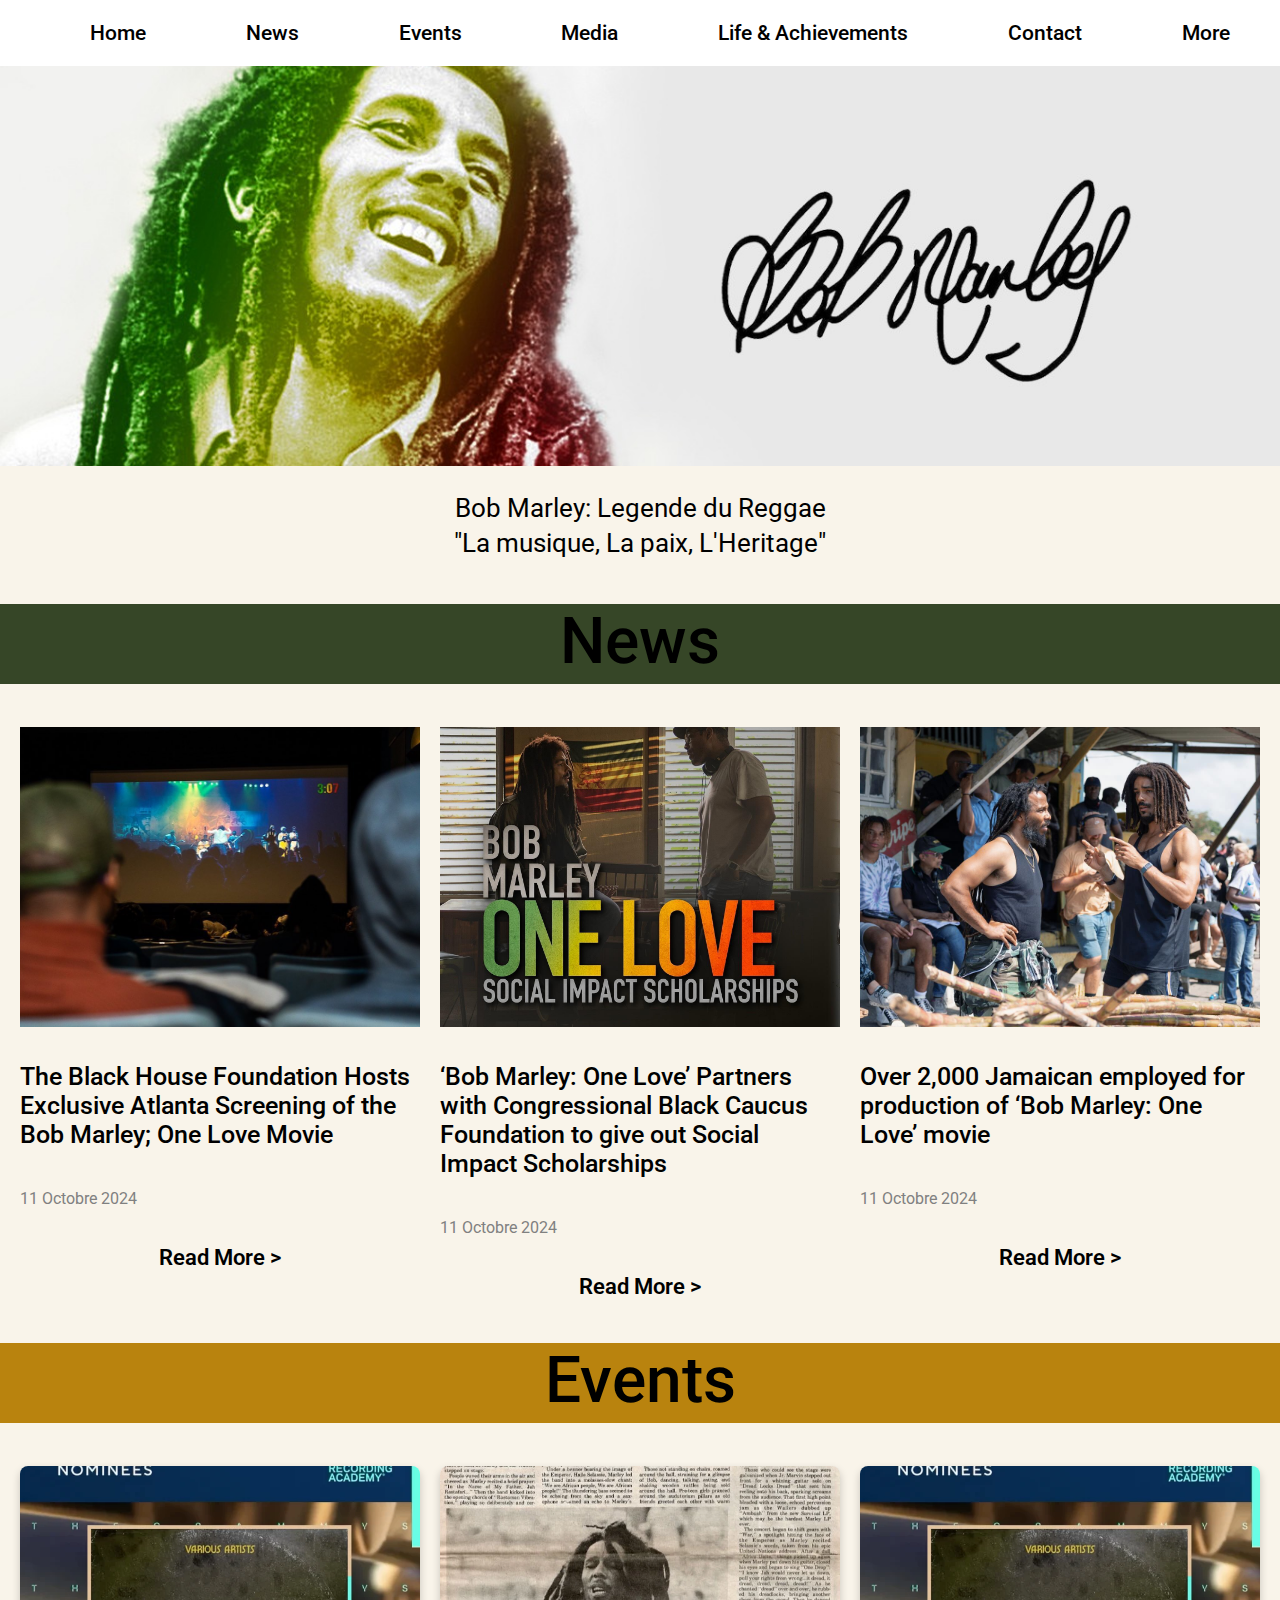
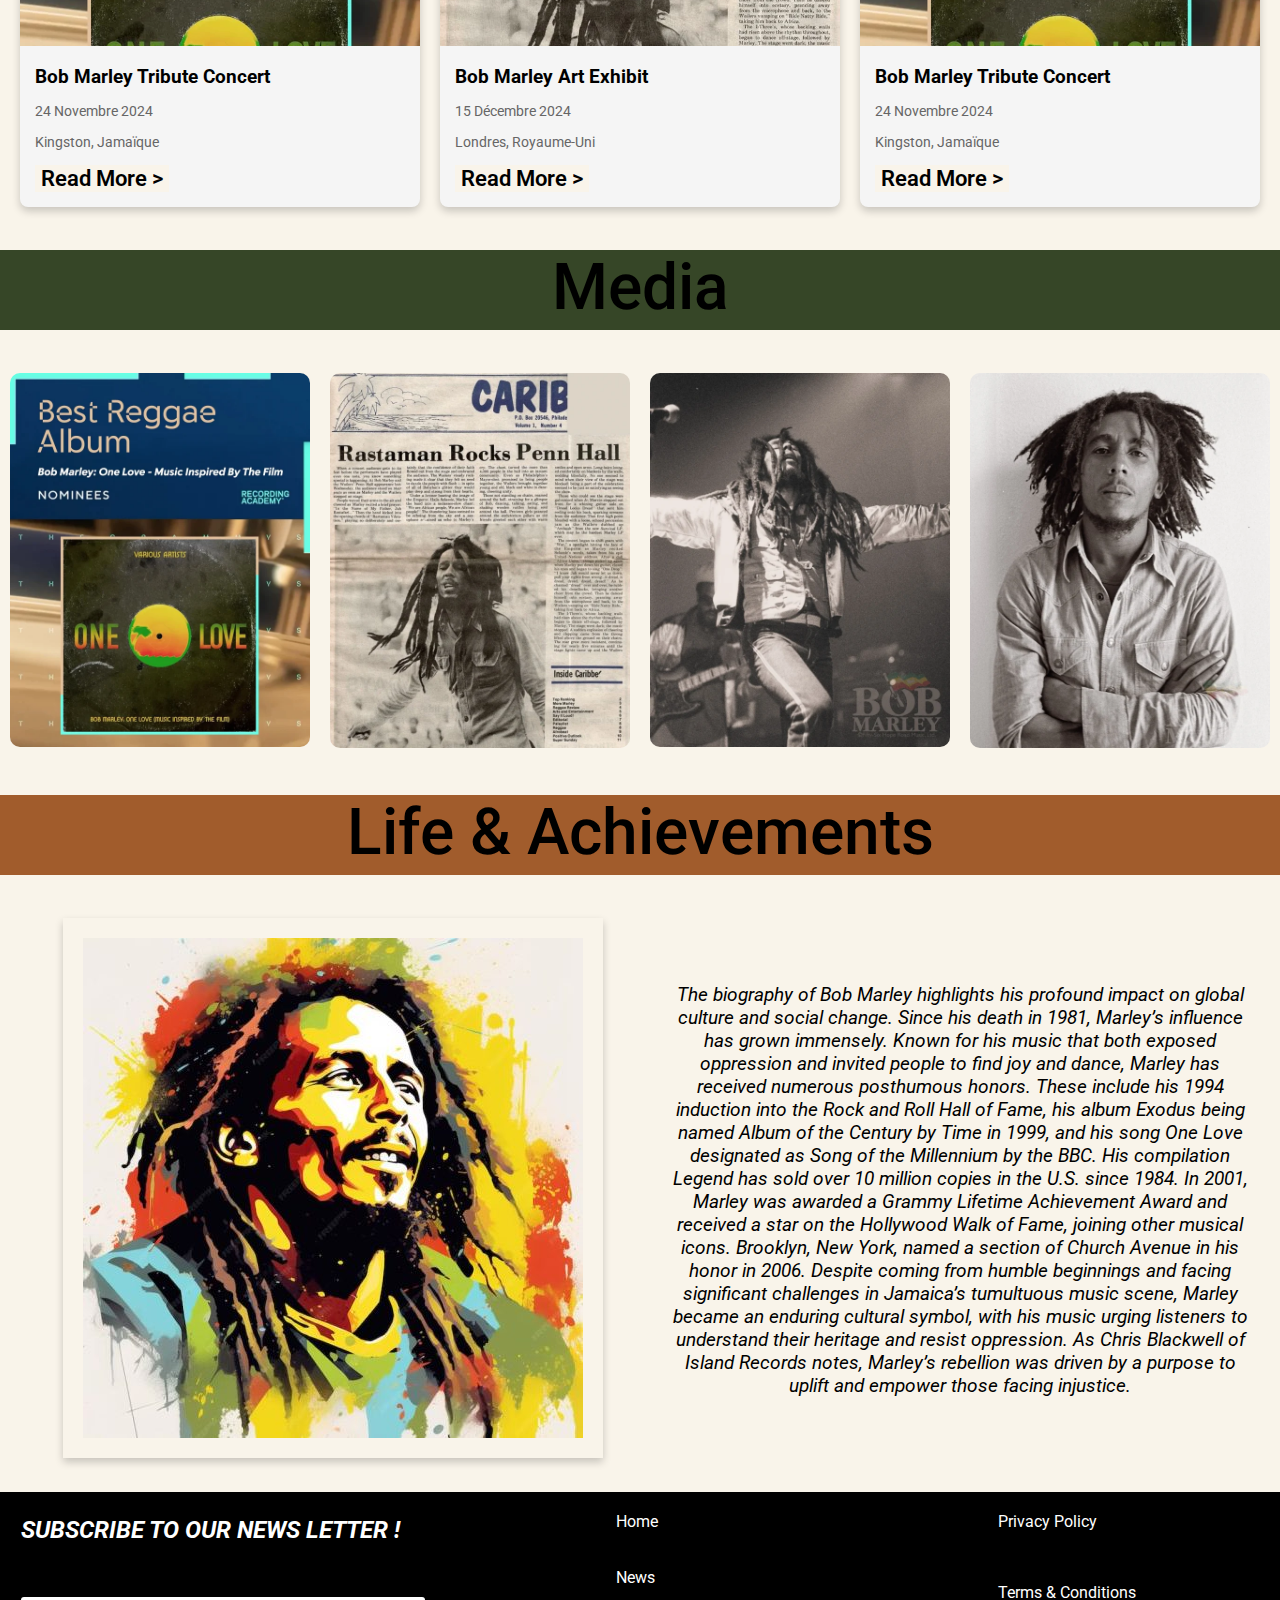
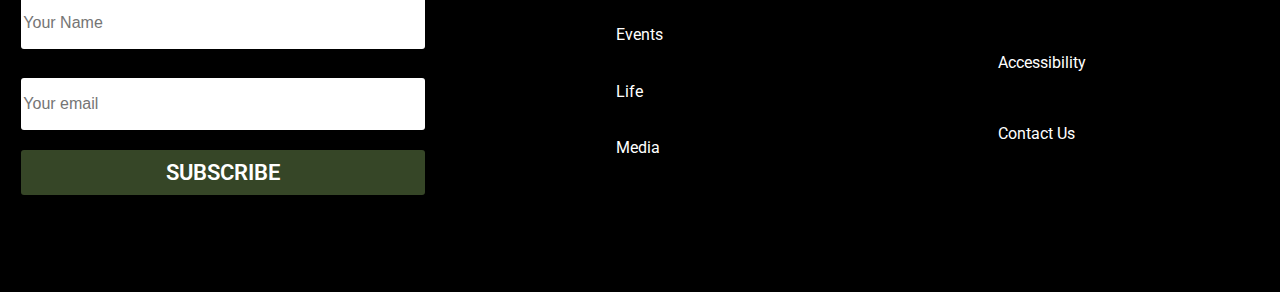
==== fansite3/fansite3.html @ 135ff969 "Version A" ====
<!DOCTYPE html>
<html lang="en">

<head>
  <meta charset="UTF-8">
  <meta name="viewport" content="width=device-width, initial-scale=1.0">
  <title>Home</title>

  
  <link rel="stylesheet" href="fansite3.css">
  <link rel="stylesheet" href="https://cdnjs.cloudflare.com/ajax/libs/font-awesome/6.6.0/css/all.min.css"
    integrity="sha512-Kc323vGBEqzTmouAECnVceyQqyqdsSiqLQISBL29aUW4U/M7pSPA/gEUZQqv1cwx4OnYxTxve5UMg5GT6L4JJg=="
    crossorigin="anonymous" referrerpolicy="no-referrer" />
  <link rel="preconnect" href="https://fonts.googleapis.com">
  <link rel="preconnect" href="https://fonts.gstatic.com" crossorigin>
  <link href="https://fonts.googleapis.com/css2?family=Roboto:ital,wght@0,100;0,300;0,400;0,500;0,700;0,900;1,100;1,300;1,400;1,500;1,700;1,900&display=swap"
    rel="stylesheet">
</head>

<body>

  <!-- Navigation Bar -->
  <nav>
    <ul>
      <li><a href="../index.html">Home</a></li>
      <li><a href="#news-section">News</a></li>
      <li><a href="#event-section">Events</a></li>
      <li><a href="#media-section">Media</a></li>
      <li><a href="#life-section">Life & Achievements</a></li>
      <li><a href="../contact.html">Contact</a></li>
      <li class="dropdown">
        <a href="#more">More</a>
        <ul class="dropdown-menu">
          <li><a href="#social-media">Fansite1</a></li>
          <li><a href="#contact">Fansite2</a></li>
        </ul>
      </li>
    </ul>
  </nav>

  <!-- Header -->
  <header>
    <div class="main-header"></div>
  </header>

  <div class="header-text">
    <p>
      Bob Marley: Legende du Reggae <br> "La musique, La paix, L'Heritage"
    </p>
  </div>

  <main>
    <!-- News Section -->
    <section id="news-section" class="news">
      <h1>News</h1>
      <div class="news-grid">
        <div class="news-1">
          <img src="images/news1.jpg" class="img" alt="">
          <div class="infos">
            <h2>The Black House Foundation Hosts Exclusive Atlanta Screening of the Bob Marley; One Love Movie</h2>
            <p class="news-date">11 Octobre 2024</p>
            <button>Read More &#62;</button>
          </div>
        </div>
        <div class="news-1">
          <img src="images/news2.jpg" class="img" alt="">
          <div class="infos">
            <h2>‘Bob Marley: One Love’ Partners with Congressional Black Caucus Foundation to give out Social Impact Scholarships</h2>
            <p class="news-date">11 Octobre 2024</p>
            <button>Read More &#62;</button>
          </div>
        </div>
        <div class="news-1">
          <img src="images/news3.jpeg" class="img" alt="">
          <div class="infos">
            <h2>Over 2,000 Jamaican employed for production of ‘Bob Marley: One Love’ movie</h2>
            <p class="news-date">11 Octobre 2024</p>
            <button>Read More &#62;</button>
          </div>
        </div>
      </div>
    </section>

    <!-- Events Section -->
    <section id="event-section" class="events">
      <h1 class="events-title">Events</h1>
      <div class="events-grid">
        <div class="event-item">
          <img src="images/event1.webp" class="event-img" alt="Event 1">
          <div class="event-info">
            <h3 class="event-title">Bob Marley Tribute Concert</h3>
            <p class="event-date">24 Novembre 2024</p>
            <p class="event-location">Kingston, Jamaïque</p>
            <button>Read More &#62;</button>
          </div>
        </div>
        <div class="event-item">
          <img src="images/event2.webp" class="event-img" alt="Event 2">
          <div class="event-info">
            <h3 class="event-title">Bob Marley Art Exhibit</h3>
            <p class="event-date">15 Décembre 2024</p>
            <p class="event-location">Londres, Royaume-Uni</p>
            <button>Read More &#62;</button>
          </div>
        </div>
        <div class="event-item">
          <img src="images/event1.webp" class="event-img" alt="Event 1">
          <div class="event-info">
            <h3 class="event-title">Bob Marley Tribute Concert</h3>
            <p class="event-date">24 Novembre 2024</p>
            <p class="event-location">Kingston, Jamaïque</p>
            <button>Read More &#62;</button>
          </div>
        </div>
      </div>
    </section>

    <!-- Media Section -->
    <section id="media-section" class="media">
      <h1 class="media-title">Media</h1>
      <div class="media-grid">
        <div class="media-info">
          <img src="images/event1.webp" alt="" class="img-media">
        </div>
        <div class="media-info">
          <img src="images/event2.webp" alt="" class="img-media">
        </div>
        <div class="media-info">
          <img src="images/event3.webp" alt="" class="img-media">
        </div>
        <div class="media-info">
          <img src="images/event4.webp" alt="" class="img-media">
        </div>
      </div>
    </section>

    <!-- Life & Achievements Section -->
    <section id="life-section" class="life">
      <h1 class="life-title">Life & Achievements</h1>
      <div class="life-grid">
        <div>
          <img src="images/deguisement-rasta-qgzlav2zrcm2l5m57enkzr85q9agizo1kr81v6jclk.jpg" alt="" class="life-img">
        </div>
        <div>
          <p class="life-overview">
            The biography of Bob Marley highlights his profound impact on global culture and social change. Since his death in 1981, Marley’s influence has grown immensely. Known for his music that both exposed oppression and invited people to find joy and dance, Marley has received numerous posthumous honors. These include his 1994 induction into the Rock and Roll Hall of Fame, his album Exodus being named Album of the Century by Time in 1999, and his song One Love designated as Song of the Millennium by the BBC. His compilation Legend has sold over 10 million copies in the U.S. since 1984. In 2001, Marley was awarded a Grammy Lifetime Achievement Award and received a star on the Hollywood Walk of Fame, joining other musical icons. Brooklyn, New York, named a section of Church Avenue in his honor in 2006. Despite coming from humble beginnings and facing significant challenges in Jamaica’s tumultuous music scene, Marley became an enduring cultural symbol, with his music urging listeners to understand their heritage and resist oppression. As Chris Blackwell of Island Records notes, Marley’s rebellion was driven by a purpose to uplift and empower those facing injustice.
          </p>
        </div>
      </div>
    </section>
  </main>

  <!-- Footer Section -->
  <footer>
    <div class="footer-grid">
      <div class="subscribe">
        <h3 class="sub-title">Subscribe to Our News Letter !</h3>
        <label for="Name">Name</label>
        <input type="text" placeholder="Your Name">
        <label for="email">Email</label>
        <input type="text" name="email" placeholder="Your email">
        <button class="btn-subscribe">Subscribe</button>
      </div>
      <div class="links">
        <a href="#">Home</a>
        <a href="#">News</a>
        <a href="#">Events</a>
        <a href="#">Life</a>
        <a href="#">Media</a>
      </div>
      <div class="privacy">
        <a href="#">Privacy Policy</a>
        <a href="#">Terms & Conditions</a>
        <a href="#">Accessibility</a>
        <a href="#">Contact Us</a>
      </div>
    </div>

    <div class="icons">
      <p><i class="fa-brands fa-instagram"></i></p>
      <p><i class="fa-brands fa-x-twitter"></i></p>
      <p><i class="fa-brands fa-tiktok"></i></p>
      <p><i class="fa-brands fa-facebook"></i></p>
      <p><i class="fa-brands fa-youtube"></i></p>
    </div>
  </footer>

</body>

</html>
---- fansite3/fansite3.css ----
body {
  margin: 0;
  padding: 0;
  min-height: 1000px;
  background-color: rgb(249,244,234);
}

h1, h2 {
  font-family: "roboto";
  font-weight: 500;
}

h1 {
  background-color: rgb(54, 70, 39);
  height: 80px;
  text-align: center;
  font-size: 4rem;
}

h2 {
  font-size: 25px;
  text-align: left;
  padding-top: 10px;
}

/* Navigation */
nav {
  display: flex;
  background-color: white;
  font-family: "roboto";
  font-size: 1.3rem;
  font-weight: 500;
  box-shadow: 0px 4px 8px rgba(0, 0, 0, 0.2);
  
}

nav ul {
  list-style: none;
  display: flex;
  justify-content: space-around;
  width: 100%;
}

nav ul li {
  position: relative;
}

nav ul li a {
  text-decoration: none;
  color: black;
}
nav ul li a:hover {
  color: rgb(54, 70, 39); 
  border-bottom: 2px solid rgb(54, 70, 39);
}


/* Dropdown Menu */
.dropdown-menu {
  display: none;
  position: absolute;
  top: 100%;
  left: 0;
  background-color: white;
  box-shadow: 0 4px 8px rgba(0, 0, 0, 0.2);
  list-style: none;
  padding: 10px 0;
  margin: 0;
  box-sizing: border-box;
}

.dropdown:hover .dropdown-menu {
  display: block;
}

.dropdown-menu li a {
  display: block;
  padding: 10px;
  color: #333;
  text-decoration: none;
  white-space: nowrap;
}

.dropdown-menu li a:hover {
  background-color: #f0f0f0;
}

/* Header Section */
.main-header {
  background: url(images/bob_background.jpg) center/cover;
  width: 100%;
  height: 400px;
  
}

.header-text p {
  text-align: center;
  font-family: "roboto";
  font-size: 1.6rem;
  line-height: 35px;
}

/* Events Section */
.events-title {
  background-color: rgb(185,131,14);
}

.news-grid {
  display: grid;
  grid-template-columns: repeat(3, 1fr);
  column-gap: 20px;
  margin: 0 20px;
}

.news-1 {
  text-align: center;
}

.news-date {
  font-family: "roboto";
  color: gray;
  padding: 20px 0;
  text-align: left;
}

button {
  text-align: left;
  color: black;
  border: none;
  font-family: "roboto";
  font-size: 22px;
  font-weight: 600;
  background-color: rgb(249,244,234);
  cursor: pointer;
  transition: background-color 0.3s, color 0.3s, padding 0.3s;
}

button:hover {
  background-color: black;
  color: white;
  padding: 10px 15px;
}

.img {
  width: 400px;
  height: 300px;
  object-fit: cover;
  cursor: pointer;
  transition: transform 1s;
}

.img:hover {
  width: 100%;
}

/* Media Section */
.media-grid {
  display: grid;
  grid-template-columns: repeat(4, 1fr);
}

.img-media {
  width: 300px;
  border-radius: 10px;
  cursor: pointer;
  transition: transform 0.15s;
}

.img-media:hover {
  box-shadow: 0px 4px 8px rgba(0, 0, 0, 0.2);
}

.media-info {
  text-align: center;
}

/* Events Grid */
.events-grid {
  display: flex;
  flex-wrap: wrap;
  gap: 20px;
  justify-content: center;
}

.event-item {
  background-color: #f5f5f5;
  border-radius: 8px;
  overflow: hidden;
  width: 400px;
  box-shadow: 0px 4px 8px rgba(0, 0, 0, 0.2);
  transition: transform 0.3s;
}

.event-item:hover {
  transform: scale(1.05);
}

.event-img {
  width: 100%;
  height: 180px;
  object-fit: cover;
}

.event-info {
  font-family: "roboto";
  padding: 15px;
}

.event-title {
  font-size: 1.2em;
  margin: 0;
}

.event-date, .event-location {
  font-size: 0.9em;
  color: #666;
}

/* Life & Achievements Section */
.life {
  margin-bottom: 30px;
}

.life-title {
  background-color: rgb(161,92,44);
}

.life-img {
  margin-left: 25px;
  padding: 20px;
  box-shadow: 0px 4px 8px rgba(0, 0, 0, 0.2);
}

.life-grid {
  display: grid;
  grid-template-columns: 1fr 1fr;
  align-items: center;
  text-align: center;
}

.life-overview {
  font-family: "roboto";
  font-style: italic;
  font-size: 1.2rem;
  line-height: normal;
  max-width: 90%;
  margin: 0 auto;
}

/* Footer Section */
footer {
  height: 400px;
  background-color: black;
}

.footer-grid {
  display: grid;
  grid-template-columns: repeat(3, 1fr);
}

label {
  font-family: "roboto";
}

input {
  display: block;
  width: 400px;
  height: 50px;
  border-radius: 3px;
  border: none;
  margin-top: 10px;
  font-size: 1rem;
}

.subscribe {
  display: grid;
  justify-content: center;
  margin-left: 20px;
}

.sub-title {
  font-family: "roboto";
  font-size: 1.5rem;
  text-transform: uppercase;
  font-style: oblique;
  color: white;
}

.btn-subscribe {
  margin-top: 20px;
  border-radius: 3px;
  text-align: center;
  text-transform: uppercase;
  padding: 10px 30px;
  color: white;
  background-color: rgb(54, 70, 39);
}

.icons {
  display: flex;
  justify-content: center;
  gap: 20px;
  padding-top: 20px;
  margin-top: 20px;
}

.icons i {
  height: 50px;
  width: 50px;
  font-size: 2em;
  color: white;
  cursor: pointer;
}

.links {
  display: grid;
  justify-content: center;
  padding-top: 20px;
  color: white;
  text-decoration: none;
}

.links a {
  color: white;
  font-family: "roboto";
  text-decoration: none;
}

.privacy {
  display: grid;
  justify-content: center;
  padding-top: 20px;
}

.privacy a {
  color: white;
  font-family: "roboto";
  text-decoration: none;
}
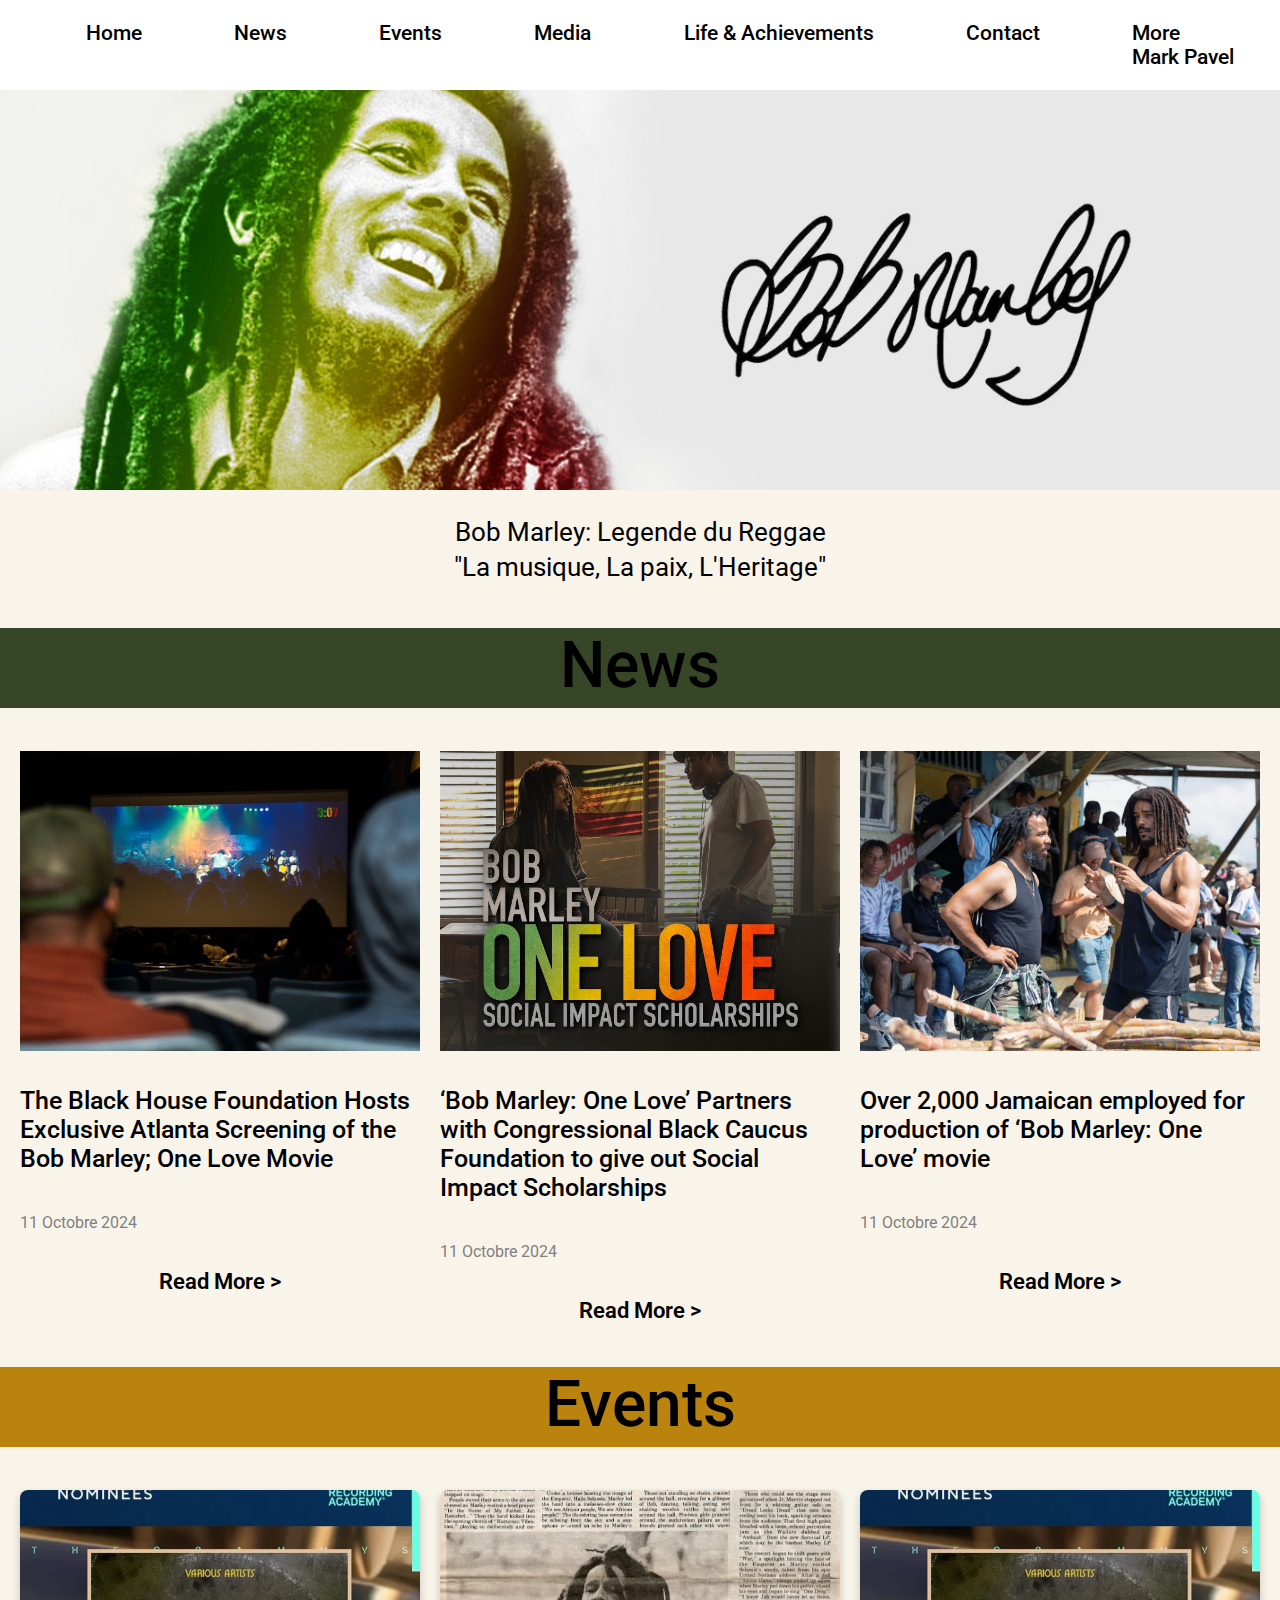
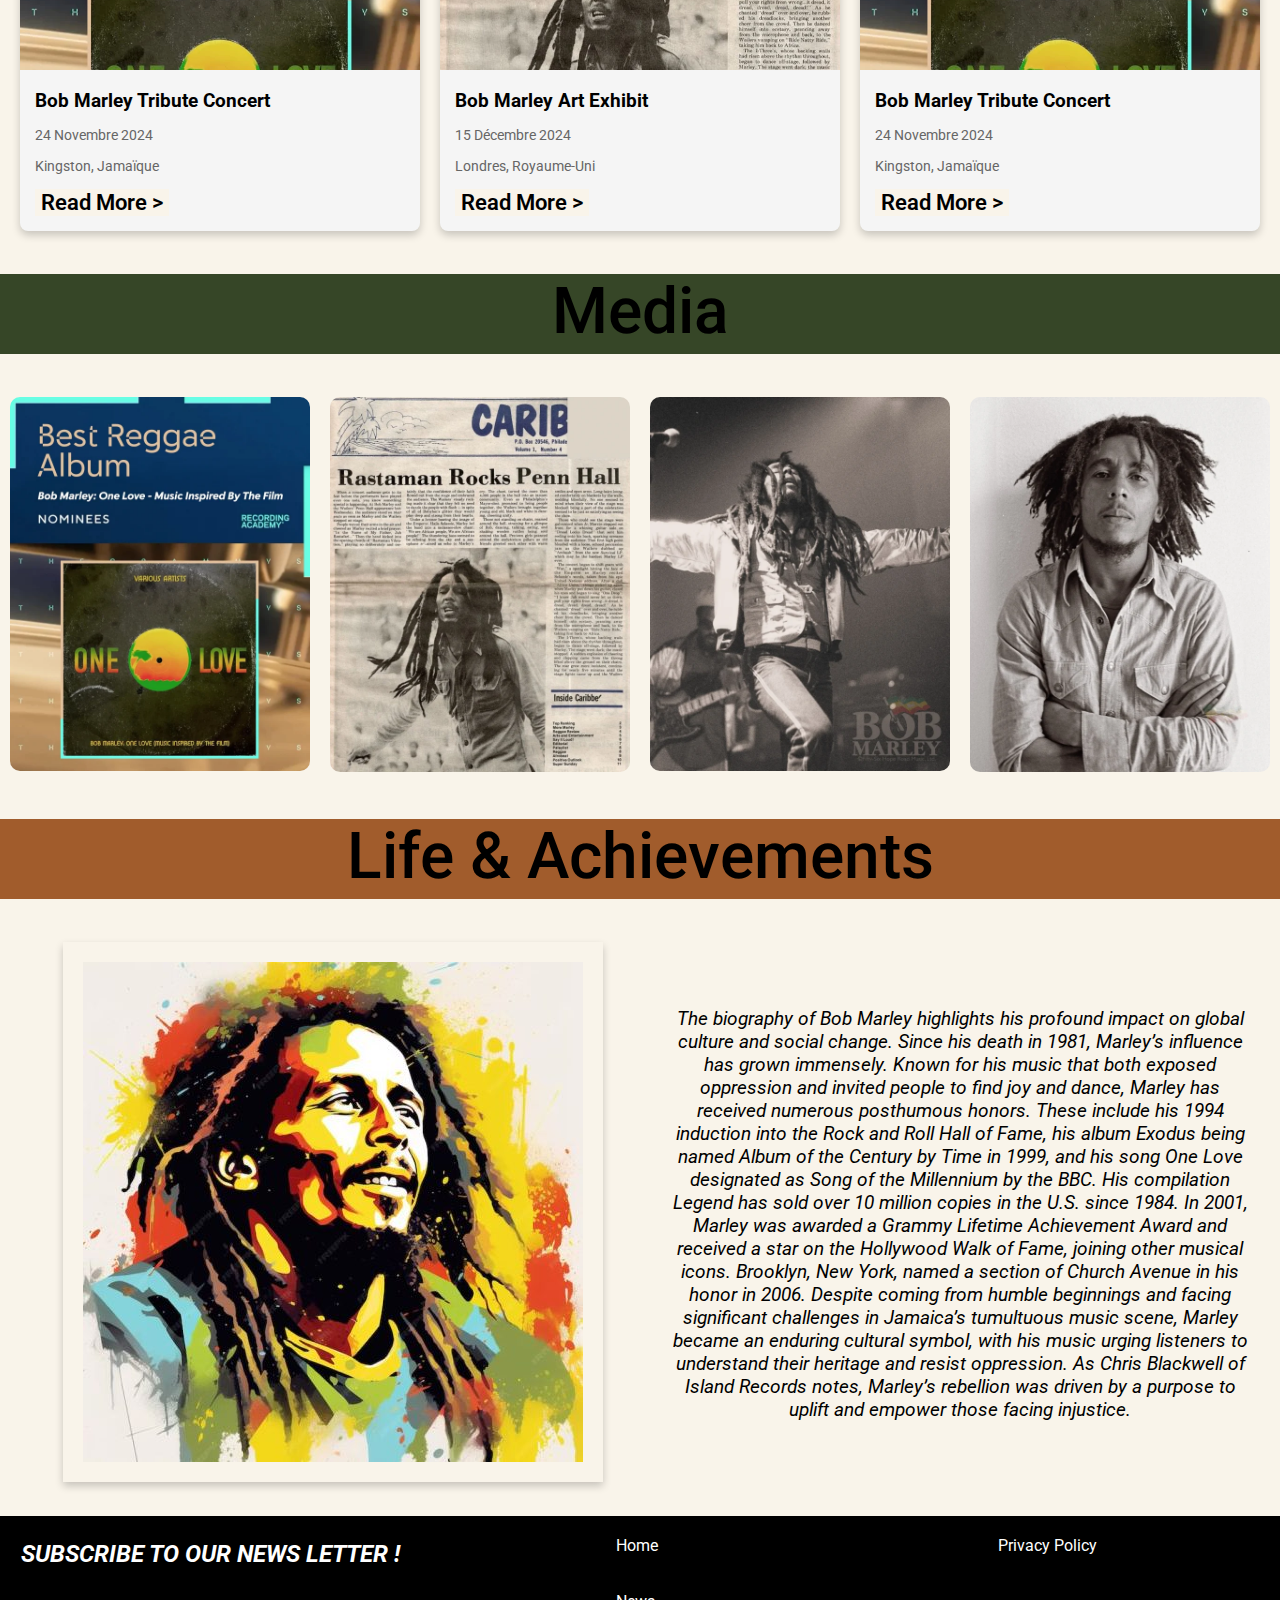
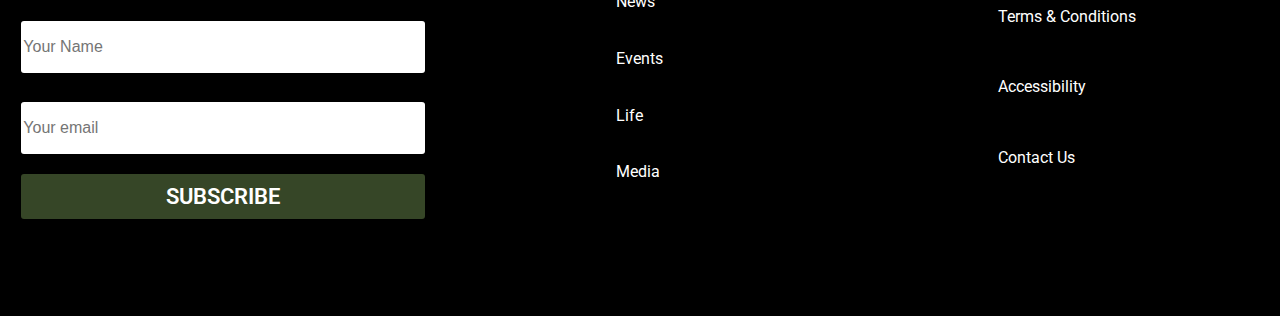
==== commit fe777644: "SEO" ====
--- a/fansite3/fansite3.html
+++ b/fansite3/fansite3.html
@@ -1,11 +1,12 @@
 <!DOCTYPE html>
-<html lang="en">
+<html lang="fr">
 
 <head>
   <meta charset="UTF-8">
   <meta name="viewport" content="width=device-width, initial-scale=1.0">
-  <title>Home</title>
-
+   
+  <title>Fansite de Mark Hyman, Bob Marley, et Pavel Durov</title>
+  <meta name="description" content="Tout savoir sur Mark Hyman, Bob Marley, et Pavel durov, des icones qui continuent d'inspirer le monde !">
   
   <link rel="stylesheet" href="fansite3.css">
   <link rel="stylesheet" href="https://cdnjs.cloudflare.com/ajax/libs/font-awesome/6.6.0/css/all.min.css"
@@ -29,11 +30,11 @@
       <li><a href="#life-section">Life & Achievements</a></li>
       <li><a href="../contact.html">Contact</a></li>
       <li class="dropdown">
-        <a href="#more">More</a>
-        <ul class="dropdown-menu">
-          <li><a href="#social-media">Fansite1</a></li>
-          <li><a href="#contact">Fansite2</a></li>
-        </ul>
+        <a class="dropdown-btn" href="#more">More</a>
+        <div class="dropdown-content">
+          <a href="">Mark </a>
+          <a href="">Pavel</a>
+        </div>
       </li>
     </ul>
   </nav>
@@ -187,4 +188,4 @@
 
 </body>
 
-</html>
+</html>